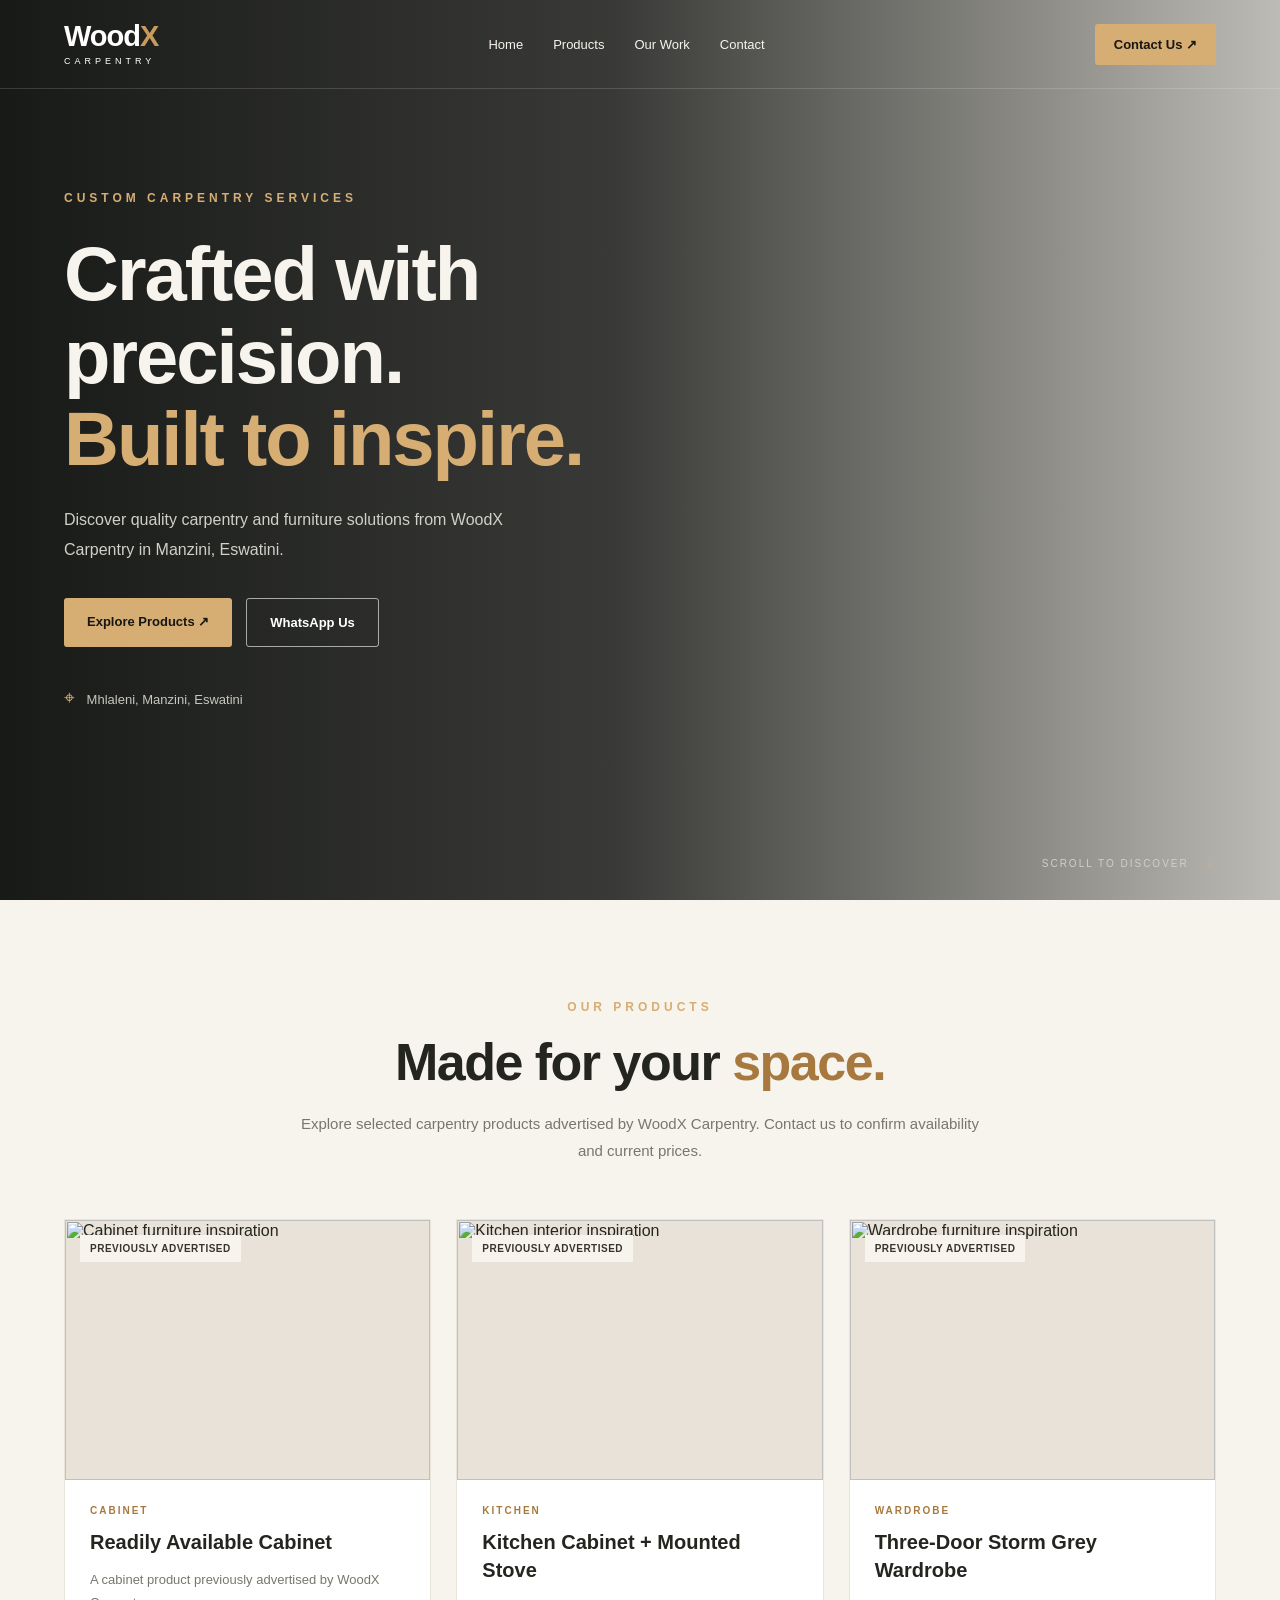
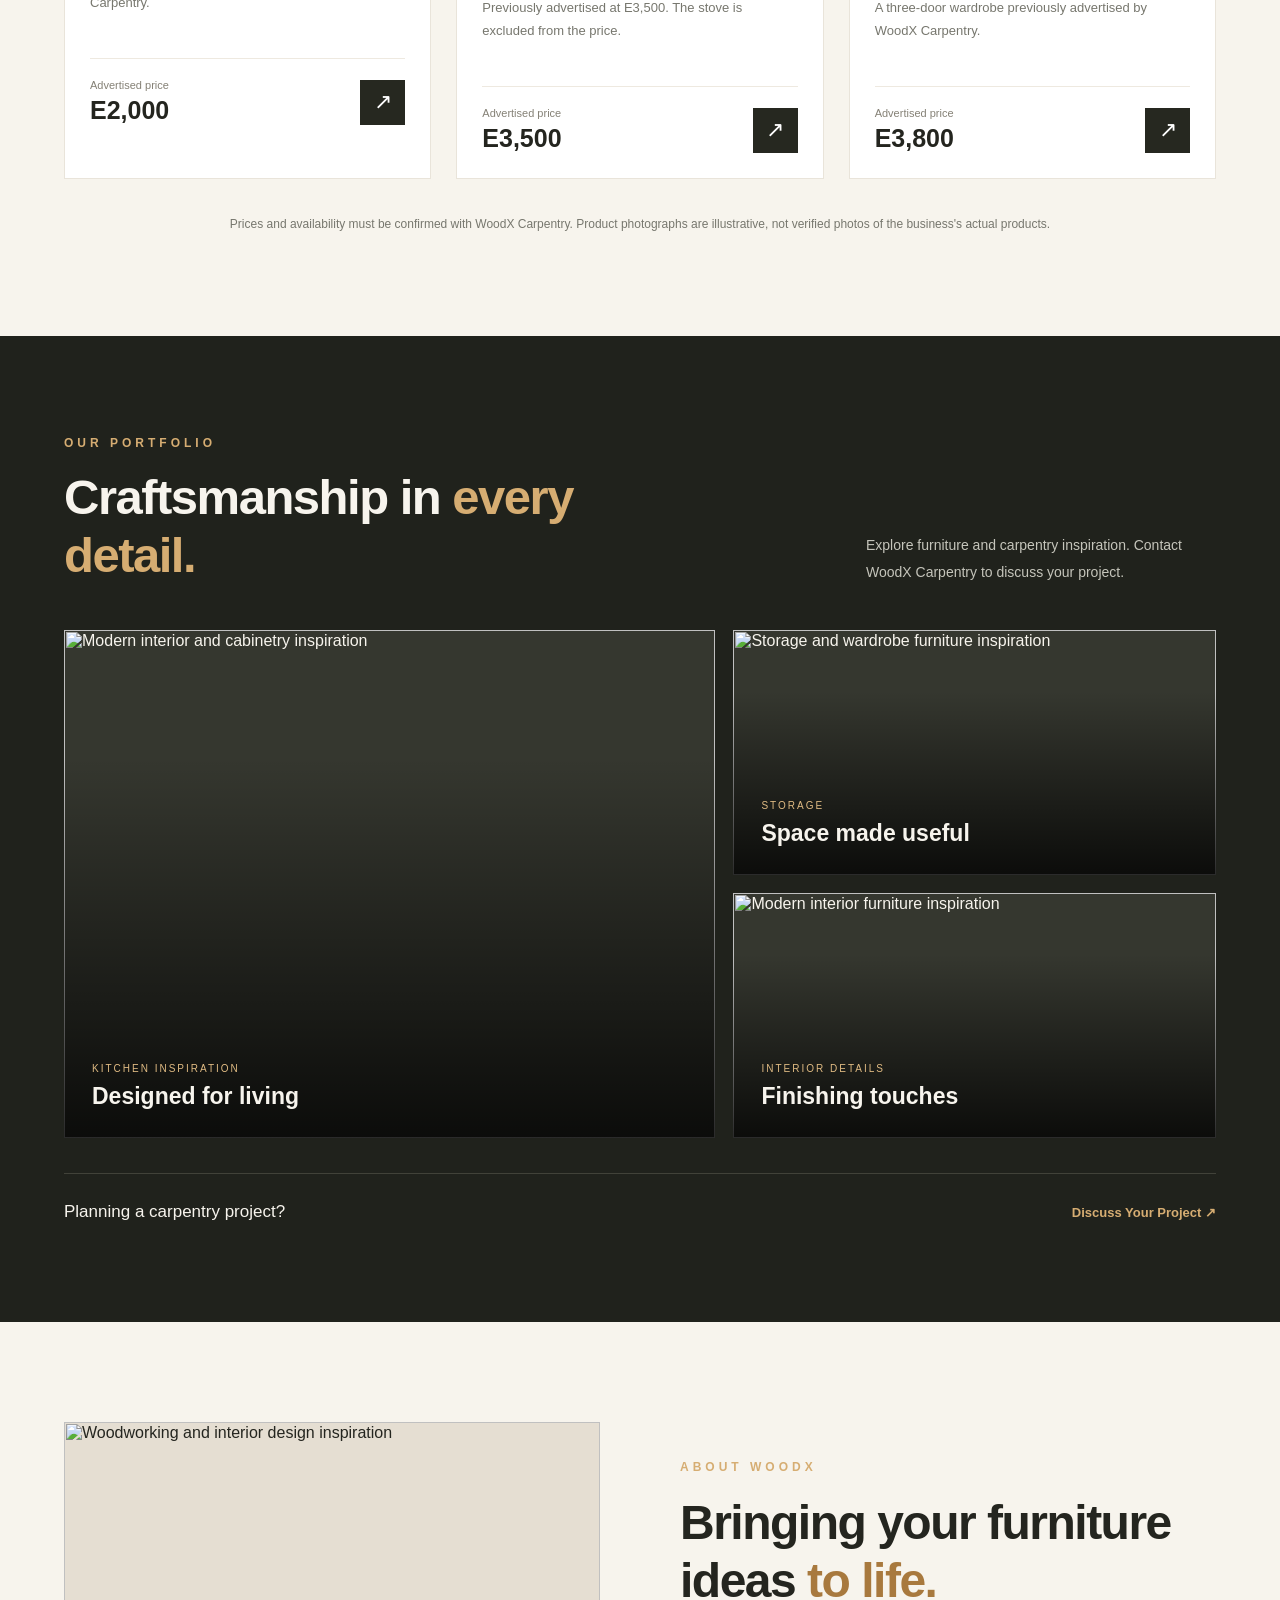
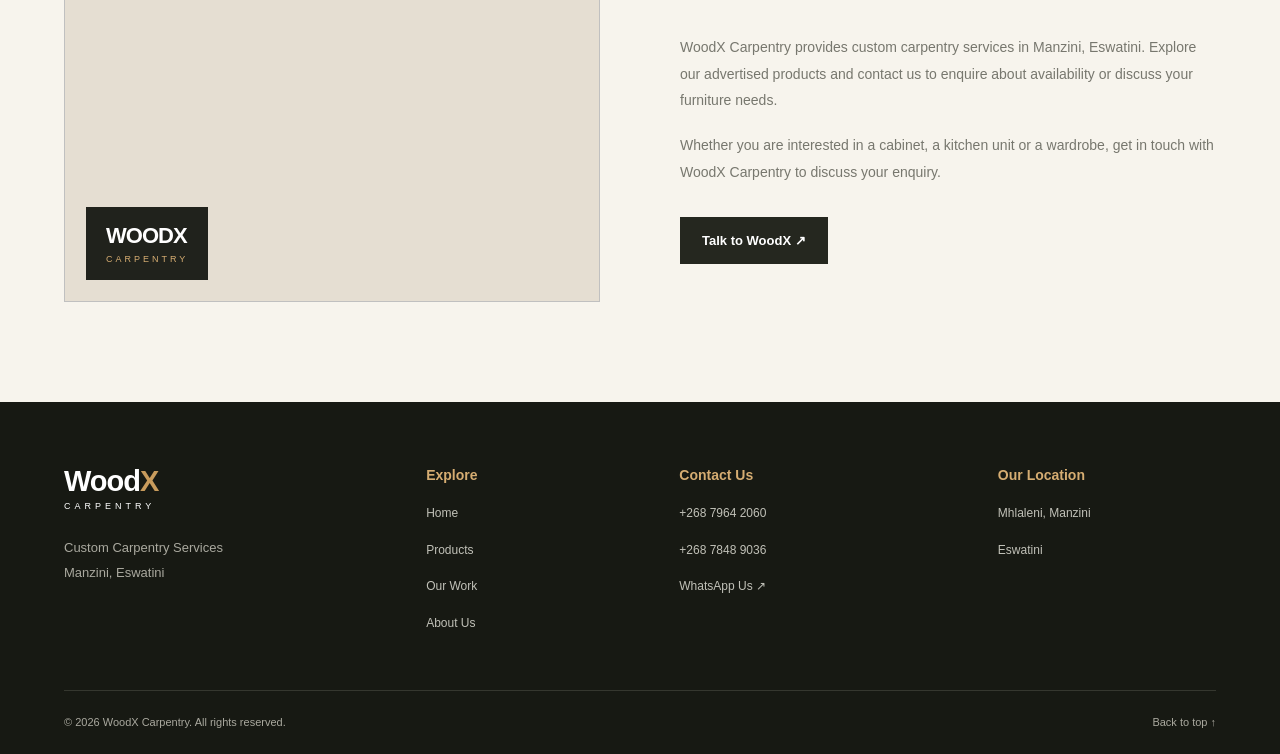
==== index.html @ 6798bd82 "Initial commit" ====
<head>
    <meta charset="UTF-8">
    <meta name="viewport" content="width=device-width, initial-scale=1.0">

    <title>WoodX Carpentry | Custom Carpentry Services</title>

    <meta name="description"
          content="Custom carpentry services in Manzini, Eswatini.">

    <!-- Link CSS -->
    <link rel="stylesheet" href="style.css">

    <!-- Link JavaScript -->
    <script src="script.js" defer></script>
</head>
<body>

    <!-- Navigation bar -->
    <header class="site-header">
        <nav class="navbar">
            <a href="#" class="logo">
                Wood<span>X</span>
                <small>CARPENTRY</small>
            </a>

            <button class="menu-toggle" id="menuToggle"
                    aria-label="Open navigation menu"
                    aria-expanded="false">
                ☰
            </button>

            <ul class="nav-links" id="navLinks">
                <li><a href="#home">Home</a></li>
                <li><a href="#products">Products</a></li>
                <li><a href="#projects">Our Work</a></li>
                <li><a href="#contact">Contact</a></li>
            </ul>

            <a class="nav-contact"
               href="https://wa.me/26878489036"
               target="_blank" rel="noopener">
                Contact Us ↗
            </a>
        </nav>
    </header>

    <!-- Hero section -->
    <main>
        <section class="hero" id="home">
            <div class="hero-content">
                <p class="eyebrow">
                    CUSTOM CARPENTRY SERVICES
                </p>

                <h1>
                    Crafted with precision.<br>
                    <span>Built to inspire.</span>
                </h1>

                <p class="hero-description">
                    Discover quality carpentry and furniture
                    solutions from WoodX Carpentry in Manzini,
                    Eswatini.
                </p>

                <div class="hero-buttons">
                    <a href="#products" class="btn btn-primary">
                        Explore Products ↗
                    </a>

                    <a href="https://wa.me/26878489036"
                       class="btn btn-outline"
                       target="_blank" rel="noopener">
                        WhatsApp Us
                    </a>
                </div>

                <p class="hero-location">
                    <span>⌖</span> Mhlaleni, Manzini, Eswatini
                </p>
            </div>

            <div class="hero-scroll">
                SCROLL TO DISCOVER
                <span>↓</span>
            </div>
        </section>
        
<!-- Products Section -->
<section class="products-section" id="products">

    <div class="section-heading">
        <p class="eyebrow">OUR PRODUCTS</p>
        <h2>Made for your <span>space.</span></h2>
        <p>
            Explore selected carpentry products advertised by
            WoodX Carpentry. Contact us to confirm availability
            and current prices.
        </p>
    </div>

    <div class="products-grid">

        <!-- Product 1 -->
        <article class="product-card">
            <div class="product-image">
                <img
                    src="https://images.unsplash.com/photo-1595428774223-ef52624120d2?auto=format&fit=crop&w=800&q=80"
                    alt="Cabinet furniture inspiration"
                    loading="lazy">
                <span class="product-tag">Previously Advertised</span>
            </div>

            <div class="product-info">
                <p class="product-category">CABINET</p>
                <h3>Readily Available Cabinet</h3>
                <p class="product-description">
                    A cabinet product previously advertised
                    by WoodX Carpentry.
                </p>

                <div class="product-bottom">
                    <div>
                        <span class="price-label">Advertised price</span>
                        <p class="product-price">E2,000</p>
                    </div>

                    <a class="product-order"
                       href="https://wa.me/26878489036?text=Hello%20WoodX%20Carpentry%2C%20I%20am%20enquiring%20about%20the%20cabinet%20advertised%20at%20E2000."
                       target="_blank" rel="noopener"
                       aria-label="Enquire about the cabinet on WhatsApp">
                        ↗
                    </a>
                </div>
            </div>
        </article>

        <!-- Product 2 -->
        <article class="product-card">
            <div class="product-image">
                <img
                    src="https://images.unsplash.com/photo-1600607687939-ce8a6c25118c?auto=format&fit=crop&w=800&q=80"
                    alt="Kitchen interior inspiration"
                    loading="lazy">
                <span class="product-tag">Previously Advertised</span>
            </div>

            <div class="product-info">
                <p class="product-category">KITCHEN</p>
                <h3>Kitchen Cabinet + Mounted Stove</h3>
                <p class="product-description">
                    Previously advertised at E3,500.
                    The stove is excluded from the price.
                </p>

                <div class="product-bottom">
                    <div>
                        <span class="price-label">Advertised price</span>
                        <p class="product-price">E3,500</p>
                    </div>

                    <a class="product-order"
                       href="https://wa.me/26878489036?text=Hello%20WoodX%20Carpentry%2C%20I%20am%20enquiring%20about%20the%20kitchen%20cabinet%20advertised%20at%20E3500%2C%20excluding%20the%20stove."
                       target="_blank" rel="noopener"
                       aria-label="Enquire about the kitchen cabinet on WhatsApp">
                        ↗
                    </a>
                </div>
            </div>
        </article>

        <!-- Product 3 -->
        <article class="product-card">
            <div class="product-image">
                <img
                    src="https://images.unsplash.com/photo-1595428774223-ef52624120d2?auto=format&fit=crop&w=800&q=80"
                    alt="Wardrobe furniture inspiration"
                    loading="lazy">
                <span class="product-tag">Previously Advertised</span>
            </div>

            <div class="product-info">
                <p class="product-category">WARDROBE</p>
                <h3>Three-Door Storm Grey Wardrobe</h3>
                <p class="product-description">
                    A three-door wardrobe previously
                    advertised by WoodX Carpentry.
                </p>

                <div class="product-bottom">
                    <div>
                        <span class="price-label">Advertised price</span>
                        <p class="product-price">E3,800</p>
                    </div>

                    <a class="product-order"
                       href="https://wa.me/26878489036?text=Hello%20WoodX%20Carpentry%2C%20I%20am%20enquiring%20about%20the%20three-door%20storm%20grey%20wardrobe%20previously%20advertised%20at%20E3800."
                       target="_blank" rel="noopener"
                       aria-label="Enquire about the wardrobe on WhatsApp">
                        ↗
                    </a>
                </div>
            </div>
        </article>

    </div>

    <p class="products-note">
        Prices and availability must be confirmed with WoodX Carpentry.
        Product photographs are illustrative, not verified photos
        of the business's actual products.
    </p>

</section>

<!-- Our Work Section -->
<section class="work-section" id="projects">

    <div class="work-heading">
        <div>
            <p class="eyebrow">OUR PORTFOLIO</p>
            <h2>Craftsmanship in <span>every detail.</span></h2>
        </div>

        <p class="work-intro">
            Explore furniture and carpentry inspiration.
            Contact WoodX Carpentry to discuss your project.
        </p>
    </div>

    <div class="work-grid">

        <article class="work-card work-large">
            <img
                src="https://images.unsplash.com/photo-1600607687939-ce8a6c25118c?auto=format&fit=crop&w=1200&q=85"
                alt="Modern interior and cabinetry inspiration"
                loading="lazy">

            <div class="work-overlay">
                <p>KITCHEN INSPIRATION</p>
                <h3>Designed for living</h3>
            </div>
        </article>

        <article class="work-card">
            <img
                src="https://images.unsplash.com/photo-1595428774223-ef52624120d2?auto=format&fit=crop&w=900&q=85"
                alt="Storage and wardrobe furniture inspiration"
                loading="lazy">

            <div class="work-overlay">
                <p>STORAGE</p>
                <h3>Space made useful</h3>
            </div>
        </article>

        <article class="work-card">
            <img
                src="https://images.unsplash.com/photo-1600210492486-724fe5c67fb0?auto=format&fit=crop&w=900&q=85"
                alt="Modern interior furniture inspiration"
                loading="lazy">

            <div class="work-overlay">
                <p>INTERIOR DETAILS</p>
                <h3>Finishing touches</h3>
            </div>
        </article>

    </div>

    <div class="work-cta">
        <p>Planning a carpentry project?</p>

        <a
            href="https://wa.me/26878489036?text=Hello%20WoodX%20Carpentry%2C%20I%20would%20like%20to%20discuss%20a%20carpentry%20project."
            target="_blank"
            rel="noopener">
            Discuss Your Project ↗
        </a>
    </div>

</section>

<!-- About Section -->
<section class="about-section" id="about">
    <div class="about-container">

        <div class="about-image">
            <img
                src="https://images.unsplash.com/photo-1620626011761-996317b8d101?auto=format&fit=crop&w=1000&q=85"
                alt="Woodworking and interior design inspiration"
                loading="lazy">
            <div class="about-image-label">
                <span>WOODX</span>
                <small>CARPENTRY</small>
            </div>
        </div>

        <div class="about-content">
            <p class="eyebrow">ABOUT WOODX</p>

            <h2>
                Bringing your furniture ideas
                <span>to life.</span>
            </h2>

            <p>
                WoodX Carpentry provides custom carpentry services
                in Manzini, Eswatini. Explore our advertised products
                and contact us to enquire about availability or
                discuss your furniture needs.
            </p>

            <p>
                Whether you are interested in a cabinet, a kitchen
                unit or a wardrobe, get in touch with WoodX Carpentry
                to discuss your enquiry.
            </p>

            <a
                href="https://wa.me/26878489036?text=Hello%20WoodX%20Carpentry%2C%20I%20would%20like%20to%20make%20an%20enquiry."
                class="about-button"
                target="_blank"
                rel="noopener">
                Talk to WoodX ↗
            </a>
        </div>

    </div>
</section>

</main>

<!-- Contact Section and Footer -->
<footer class="site-footer" id="contact">

    <div class="footer-main">

        <div class="footer-brand">
            <a href="#home" class="logo">
                Wood<span>X</span>
                <small>CARPENTRY</small>
            </a>

            <p>
                Custom Carpentry Services<br>
                Manzini, Eswatini
            </p>
        </div>

        <div class="footer-column">
            <h3>Explore</h3>
            <a href="#home">Home</a>
            <a href="#products">Products</a>
            <a href="#projects">Our Work</a>
            <a href="#about">About Us</a>
        </div>

        <div class="footer-column">
            <h3>Contact Us</h3>

            <a href="tel:+26879642060">
                +268 7964 2060
            </a>

            <a href="tel:+26878489036">
                +268 7848 9036
            </a>

            <a
                href="https://wa.me/26878489036"
                target="_blank"
                rel="noopener">
                WhatsApp Us ↗
            </a>
        </div>

        <div class="footer-column">
            <h3>Our Location</h3>
            <p>Mhlaleni, Manzini</p>
            <p>Eswatini</p>
        </div>

    </div>

    <div class="footer-bottom">
        <p>
            © <span id="currentYear"></span> WoodX Carpentry.
            All rights reserved.
        </p>

        <a href="#home">Back to top ↑</a>
    </div>

</footer>



    </main>

</body>
</html>
---- style.css ----
/* ===== BASIC RESET ===== */
* {
    margin: 0;
    padding: 0;
    box-sizing: border-box;
}

html {
    scroll-behavior: smooth;
}

body {
    font-family: Arial, Helvetica, sans-serif;
    background: #f7f4ed;
    color: #f7f4ed;
}

/* ===== NAVIGATION BAR ===== */
.site-header {
    position: absolute;
    top: 0;
    left: 0;
    width: 100%;
    z-index: 100;
    border-bottom: 1px solid rgba(255, 255, 255, 0.15);
}

.navbar {
    max-width: 1200px;
    margin: auto;
    padding: 22px 24px;
    display: flex;
    align-items: center;
    justify-content: space-between;
    gap: 24px;
}

.logo {
    color: #ffffff;
    text-decoration: none;
    font-size: 29px;
    font-weight: 800;
    letter-spacing: -1px;
    line-height: 1;
}

.logo span {
    color: #c89b5c;
}

.logo small {
    display: block;
    margin-top: 6px;
    font-size: 9px;
    letter-spacing: 4px;
    font-weight: 500;
}

.nav-links {
    list-style: none;
    display: flex;
    align-items: center;
    gap: 30px;
}

.nav-links a {
    color: #f7f4ed;
    text-decoration: none;
    font-size: 13px;
    transition: color 0.3s;
}

.nav-links a:hover {
    color: #d6ad72;
}

.nav-contact {
    color: #171713;
    background: #d6ad72;
    text-decoration: none;
    padding: 13px 19px;
    font-size: 13px;
    font-weight: bold;
    border-radius: 3px;
    transition: background 0.3s;
}

.nav-contact:hover {
    background: #e8c99b;
}

.menu-toggle {
    display: none;
    color: white;
    background: transparent;
    border: none;
    font-size: 28px;
    cursor: pointer;
}

/* ===== HERO SECTION ===== */
.hero {
    min-height: 720px;
    min-height: 100svh;
    position: relative;
    display: flex;
    align-items: center;
    padding: 150px max(24px, calc((100% - 1152px) / 2));
    background:
        linear-gradient(
            90deg,
            rgba(15, 17, 15, 0.96) 0%,
            rgba(15, 17, 15, 0.82) 48%,
            rgba(15, 17, 15, 0.25) 100%
        ),
        url("https://images.unsplash.com/photo-1600607687939-ce8a6c25118c?auto=format&fit=crop&w=2000&q=85")
        center / cover no-repeat;
}

.hero-content {
    max-width: 680px;
}

.eyebrow {
    color: #d6ad72;
    font-size: 12px;
    font-weight: bold;
    letter-spacing: 4px;
    margin-bottom: 28px;
}

.hero h1 {
    font-size: clamp(42px, 6vw, 76px);
    line-height: 1.08;
    letter-spacing: -2px;
    font-weight: 700;
    margin-bottom: 25px;
}

.hero h1 span {
    color: #d6ad72;
}

.hero-description {
    max-width: 510px;
    color: #d0d0c9;
    font-size: 16px;
    line-height: 1.9;
    margin-bottom: 32px;
}

.hero-buttons {
    display: flex;
    flex-wrap: wrap;
    gap: 14px;
}

.btn {
    display: inline-block;
    padding: 16px 23px;
    border-radius: 3px;
    text-decoration: none;
    font-size: 13px;
    font-weight: bold;
    transition: all 0.3s;
}

.btn-primary {
    color: #171713;
    background: #d6ad72;
}

.btn-primary:hover {
    background: #e8c99b;
    transform: translateY(-2px);
}

.btn-outline {
    color: white;
    border: 1px solid rgba(255, 255, 255, 0.6);
}

.btn-outline:hover {
    border-color: #d6ad72;
    color: #d6ad72;
}

.hero-location {
    color: #c8c8c0;
    margin-top: 40px;
    font-size: 13px;
}

.hero-location span {
    color: #d6ad72;
    font-size: 19px;
    margin-right: 8px;
}

.hero-scroll {
    position: absolute;
    bottom: 28px;
    right: max(24px, calc((100% - 1152px) / 2));
    color: #d0d0c9;
    font-size: 10px;
    letter-spacing: 2px;
}

.hero-scroll span {
    color: #d6ad72;
    margin-left: 12px;
    font-size: 17px;
}

/* ===== MOBILE NAVIGATION ===== */
@media (max-width: 760px) {
    .navbar {
        padding: 20px;
        flex-wrap: wrap;
    }

    .menu-toggle {
        display: block;
        margin-left: auto;
    }

    .nav-contact {
        display: none;
    }

    .nav-links {
        display: none;
        width: 100%;
        flex-direction: column;
        align-items: flex-start;
        gap: 0;
        padding-top: 10px;
    }

    .nav-links.open {
        display: flex;
    }

    .nav-links li {
        width: 100%;
    }

    .nav-links a {
        display: block;
        padding: 14px 0;
    }

    .hero {
        min-height: 760px;
        padding: 145px 24px 100px;
        background-position: 60% center;
    }

    .hero h1 {
        letter-spacing: -1px;
    }

    .hero-description {
        font-size: 15px;
    }

    .hero-scroll {
        left: 24px;
        right: auto;
        bottom: 25px;
    }
}

/* ===== PRODUCTS SECTION ===== */
.products-section {
    background: #f7f4ed;
    color: #24251f;
    padding: 100px 24px;
}

.section-heading {
    max-width: 700px;
    margin: 0 auto 55px;
    text-align: center;
}

.section-heading .eyebrow {
    margin-bottom: 18px;
}

.section-heading h2 {
    font-size: clamp(34px, 5vw, 52px);
    letter-spacing: -1.5px;
    margin-bottom: 18px;
}

.section-heading h2 span {
    color: #a8793e;
}

.section-heading > p:last-child {
    color: #77776e;
    line-height: 1.8;
    font-size: 15px;
}

.products-grid {
    max-width: 1152px;
    margin: auto;
    display: grid;
    grid-template-columns: repeat(3, minmax(0, 1fr));
    gap: 25px;
}

.product-card {
    background: #ffffff;
    border: 1px solid #e9e4da;
    overflow: hidden;
    transition: transform 0.3s, box-shadow 0.3s;
}

.product-card:hover {
    transform: translateY(-6px);
    box-shadow: 0 18px 40px rgba(35, 30, 20, 0.09);
}

.product-image {
    height: 260px;
    position: relative;
    overflow: hidden;
    background: #e8e2d8;
}

.product-image img {
    width: 100%;
    height: 100%;
    object-fit: cover;
    display: block;
    transition: transform 0.5s;
}

.product-card:hover .product-image img {
    transform: scale(1.05);
}

.product-tag {
    position: absolute;
    top: 15px;
    left: 15px;
    padding: 8px 10px;
    background: #f7f4ed;
    color: #38352d;
    font-size: 10px;
    font-weight: bold;
    text-transform: uppercase;
    letter-spacing: 0.5px;
}

.product-info {
    padding: 25px;
}

.product-category {
    color: #a8793e;
    font-size: 10px;
    font-weight: bold;
    letter-spacing: 2px;
    margin-bottom: 12px;
}

.product-info h3 {
    color: #24251f;
    font-size: 20px;
    line-height: 1.4;
    margin-bottom: 12px;
}

.product-description {
    color: #77776e;
    font-size: 13px;
    line-height: 1.8;
    min-height: 70px;
}

.product-bottom {
    display: flex;
    align-items: center;
    justify-content: space-between;
    gap: 10px;
    border-top: 1px solid #eee9e0;
    margin-top: 20px;
    padding-top: 20px;
}

.price-label {
    color: #858176;
    font-size: 11px;
}

.product-price {
    color: #24251f;
    font-size: 25px;
    font-weight: bold;
    margin-top: 5px;
}

.product-order {
    display: flex;
    align-items: center;
    justify-content: center;
    width: 45px;
    height: 45px;
    flex-shrink: 0;
    background: #262820;
    color: #ffffff;
    text-decoration: none;
    font-size: 22px;
    transition: background 0.3s;
}

.product-order:hover {
    background: #a8793e;
}

.products-note {
    max-width: 900px;
    margin: 35px auto 0;
    text-align: center;
    color: #77776e;
    font-size: 12px;
    line-height: 1.8;
}

/* ===== PRODUCT RESPONSIVENESS ===== */
@media (max-width: 900px) {
    .products-grid {
        grid-template-columns: repeat(2, minmax(0, 1fr));
    }

    .product-image {
        height: 230px;
    }
}

@media (max-width: 600px) {
    .products-section {
        padding: 70px 18px;
    }

    .products-grid {
        grid-template-columns: 1fr;
        gap: 25px;
    }

    .product-image {
        height: 260px;
    }

    .product-info {
        padding: 22px;
    }
}

/* ===== OUR WORK GALLERY ===== */
.work-section {
    background: #20221c;
    color: #f7f4ed;
    padding: 100px 24px;
}

.work-heading {
    max-width: 1152px;
    margin: 0 auto 45px;
    display: flex;
    justify-content: space-between;
    align-items: flex-end;
    gap: 35px;
}

.work-heading .eyebrow {
    margin-bottom: 18px;
}

.work-heading h2 {
    font-size: clamp(32px, 4.5vw, 49px);
    letter-spacing: -1.5px;
    line-height: 1.2;
    max-width: 600px;
}

.work-heading h2 span {
    color: #d6ad72;
}

.work-intro {
    max-width: 350px;
    color: #c5c5bb;
    font-size: 14px;
    line-height: 1.9;
}

.work-grid {
    max-width: 1152px;
    margin: auto;
    display: grid;
    grid-template-columns: 1.35fr 1fr;
    grid-template-rows: repeat(2, 245px);
    gap: 18px;
}

.work-card {
    position: relative;
    overflow: hidden;
    background: #35372f;
}

.work-large {
    grid-row: span 2;
}

.work-card img {
    display: block;
    width: 100%;
    height: 100%;
    object-fit: cover;
    transition: transform 0.6s;
}

.work-card:hover img {
    transform: scale(1.06);
}

.work-overlay {
    position: absolute;
    inset: 0;
    display: flex;
    flex-direction: column;
    justify-content: flex-end;
    padding: 28px;
    background: linear-gradient(
        to top,
        rgba(0, 0, 0, 0.78),
        transparent 75%
    );
}

.work-overlay p {
    color: #e0bb83;
    font-size: 10px;
    letter-spacing: 2px;
    margin-bottom: 9px;
}

.work-overlay h3 {
    font-size: 23px;
    font-weight: 600;
}

.work-cta {
    max-width: 1152px;
    margin: 35px auto 0;
    padding-top: 28px;
    border-top: 1px solid #414239;
    display: flex;
    justify-content: space-between;
    align-items: center;
    gap: 20px;
}

.work-cta p {
    font-size: 17px;
}

.work-cta a {
    color: #d6ad72;
    text-decoration: none;
    font-size: 13px;
    font-weight: bold;
}

.work-cta a:hover {
    color: #f7f4ed;
}

/* ===== GALLERY RESPONSIVENESS ===== */
@media (max-width: 760px) {
    .work-section {
        padding: 75px 20px;
    }

    .work-heading {
        flex-direction: column;
        align-items: flex-start;
        gap: 20px;
    }

    .work-grid {
        grid-template-columns: 1fr 1fr;
        grid-template-rows: 320px 220px;
        gap: 12px;
    }

    .work-large {
        grid-column: span 2;
        grid-row: auto;
    }

    .work-overlay {
        padding: 18px;
    }

    .work-overlay h3 {
        font-size: 18px;
    }

    .work-cta {
        align-items: flex-start;
        flex-direction: column;
    }
}

@media (max-width: 420px) {
    .work-grid {
        grid-template-columns: 1fr;
        grid-template-rows: 300px 230px 230px;
    }

    .work-large {
        grid-column: auto;
    }
}

/* ===== ABOUT SECTION ===== */
.about-section {
    background: #f7f4ed;
    color: #24251f;
    padding: 100px 24px;
}

.about-container {
    max-width: 1152px;
    margin: auto;
    display: grid;
    grid-template-columns: 1fr 1fr;
    align-items: center;
    gap: 80px;
}

.about-image {
    position: relative;
    min-height: 480px;
    background: #e5ded2;
}

.about-image img {
    width: 100%;
    height: 480px;
    object-fit: cover;
    display: block;
}

.about-image-label {
    position: absolute;
    bottom: 22px;
    left: 22px;
    background: #20221c;
    color: #fff;
    padding: 16px 20px;
}

.about-image-label span {
    display: block;
    font-size: 22px;
    font-weight: bold;
    letter-spacing: -1px;
}

.about-image-label small {
    display: block;
    margin-top: 5px;
    color: #d6ad72;
    font-size: 9px;
    letter-spacing: 3px;
}

.about-content .eyebrow {
    margin-bottom: 20px;
}

.about-content h2 {
    font-size: clamp(34px, 4vw, 48px);
    line-height: 1.2;
    letter-spacing: -1.5px;
    margin-bottom: 25px;
}

.about-content h2 span {
    color: #a8793e;
}

.about-content > p:not(.eyebrow) {
    color: #77776e;
    font-size: 14px;
    line-height: 1.9;
    margin-bottom: 18px;
}

.about-button {
    display: inline-block;
    margin-top: 14px;
    padding: 16px 22px;
    background: #25271f;
    color: #fff;
    text-decoration: none;
    font-size: 13px;
    font-weight: bold;
    transition: background 0.3s;
}

.about-button:hover {
    background: #a8793e;
}

/* ===== FOOTER ===== */
.site-footer {
    background: #171913;
    color: #f7f4ed;
    padding: 65px 24px 0;
}

.footer-main {
    max-width: 1152px;
    margin: auto;
    display: grid;
    grid-template-columns: 1.5fr 1fr 1.3fr 1fr;
    gap: 35px;
    padding-bottom: 55px;
}

.footer-brand > p {
    color: #aaa99f;
    font-size: 13px;
    line-height: 1.9;
    margin-top: 25px;
}

.footer-column {
    display: flex;
    flex-direction: column;
    align-items: flex-start;
    gap: 15px;
}

.footer-column h3 {
    font-size: 14px;
    margin-bottom: 5px;
    color: #d6ad72;
}

.footer-column a,
.footer-column p {
    color: #c1c1b8;
    font-size: 12px;
    line-height: 1.8;
    text-decoration: none;
    overflow-wrap: anywhere;
}

.footer-column a:hover {
    color: #d6ad72;
}

.footer-bottom {
    max-width: 1152px;
    margin: auto;
    padding: 22px 0;
    border-top: 1px solid #35372f;
    display: flex;
    align-items: center;
    justify-content: space-between;
    gap: 20px;
}

.footer-bottom p,
.footer-bottom a {
    color: #aaa99f;
    font-size: 11px;
    line-height: 1.8;
}

.footer-bottom a {
    text-decoration: none;
}

.footer-bottom a:hover {
    color: #d6ad72;
}

/* ===== ABOUT AND FOOTER RESPONSIVENESS ===== */
@media (max-width: 850px) {
    .about-container {
        gap: 40px;
    }

    .footer-main {
        grid-template-columns: repeat(2, minmax(0, 1fr));
        row-gap: 40px;
    }
}

@media (max-width: 600px) {
    .about-section {
        padding: 70px 20px;
    }

    .about-container {
        grid-template-columns: 1fr;
        gap: 35px;
    }

    .about-image,
    .about-image img {
        min-height: 320px;
        height: 320px;
    }

    .footer-main {
        grid-template-columns: 1fr 1fr;
        gap: 35px 20px;
    }

    .footer-bottom {
        align-items: flex-start;
        flex-direction: column;
        gap: 8px;
    }
}

/* ===== SMOOTH SCROLLING ===== */
html {
    scroll-behavior: smooth;
}

/* Keep sections visible below the fixed header */
section[id],
footer[id] {
    scroll-margin-top: 90px;
}

/* ===== SCROLL ANIMATIONS ===== */
.reveal {
    opacity: 0;
    transform: translateY(25px);
    transition: opacity 0.7s ease, transform 0.7s ease;
}

.reveal.visible {
    opacity: 1;
    transform: translateY(0);
}

/* Respect visitors who prefer reduced motion */

/* ===== FADE-IN ANIMATIONS ONLY ===== */
.reveal {
    opacity: 0;
    transition: opacity 0.7s ease;
}

.reveal.visible {
    opacity: 1;
}

/* Respect reduced-motion preferences */
@media (prefers-reduced-motion: reduce) {
    html {
        scroll-behavior: auto;
    }

    .reveal {
        opacity: 1;
        transition: none;
    }
}

/* ===== FLOATING WHATSAPP BUTTON ===== */
.floating-whatsapp {
    position: fixed;
    right: 24px;
    bottom: 24px;
    z-index: 999;
    display: flex;
    align-items: center;
    gap: 10px;
    padding: 14px 19px;
    background: #25D366;
    color: #ffffff;
    text-decoration: none;
    border-radius: 50px;
    box-shadow: 0 6px 22px rgba(0, 0, 0, 0.2);
    font-size: 13px;
    font-weight: bold;
    transition: background 0.3s ease, box-shadow 0.3s ease;
}

.floating-whatsapp:hover {
    background: #1fb85a;
    box-shadow: 0 8px 26px rgba(0, 0, 0, 0.28);
}

.whatsapp-icon {
    font-size: 22px;
    line-height: 1;
}

@media (max-width: 600px) {
    .floating-whatsapp {
        right: 15px;
        bottom: 15px;
        padding: 13px 16px;
    }
}
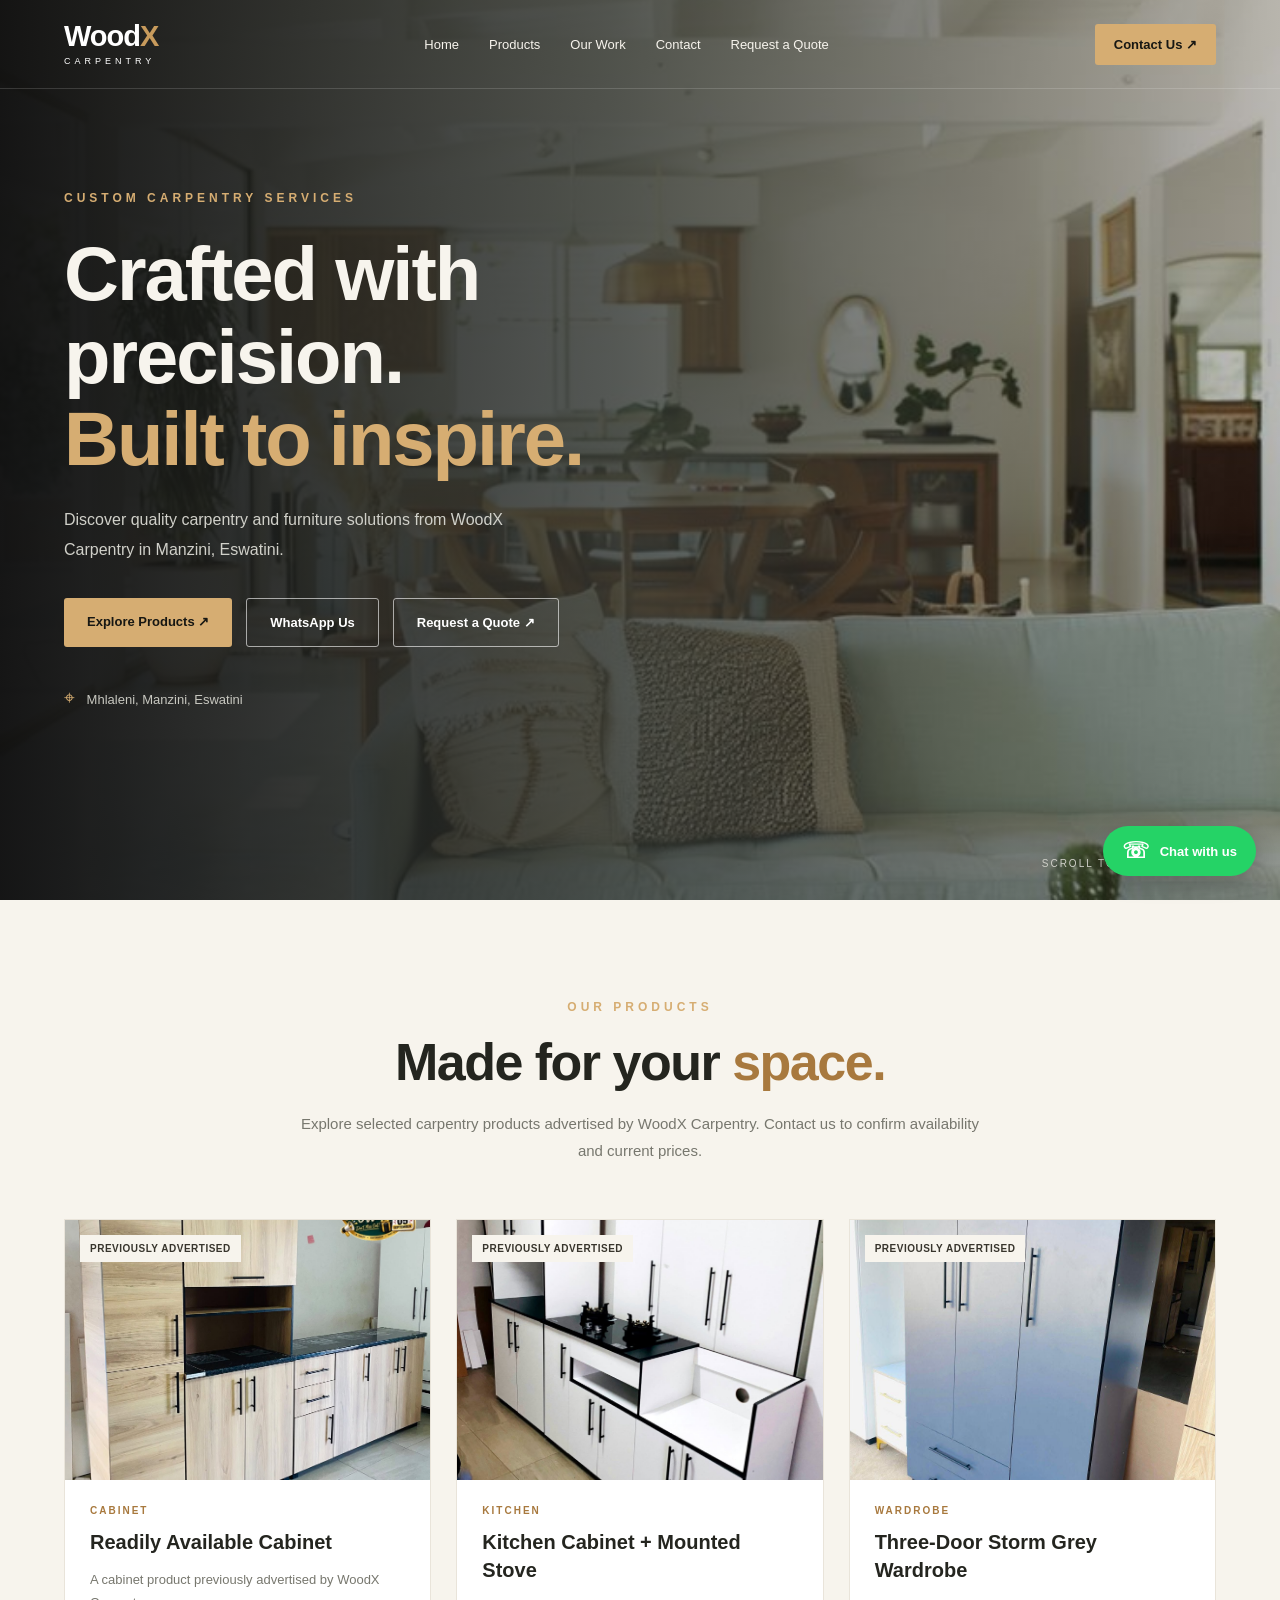
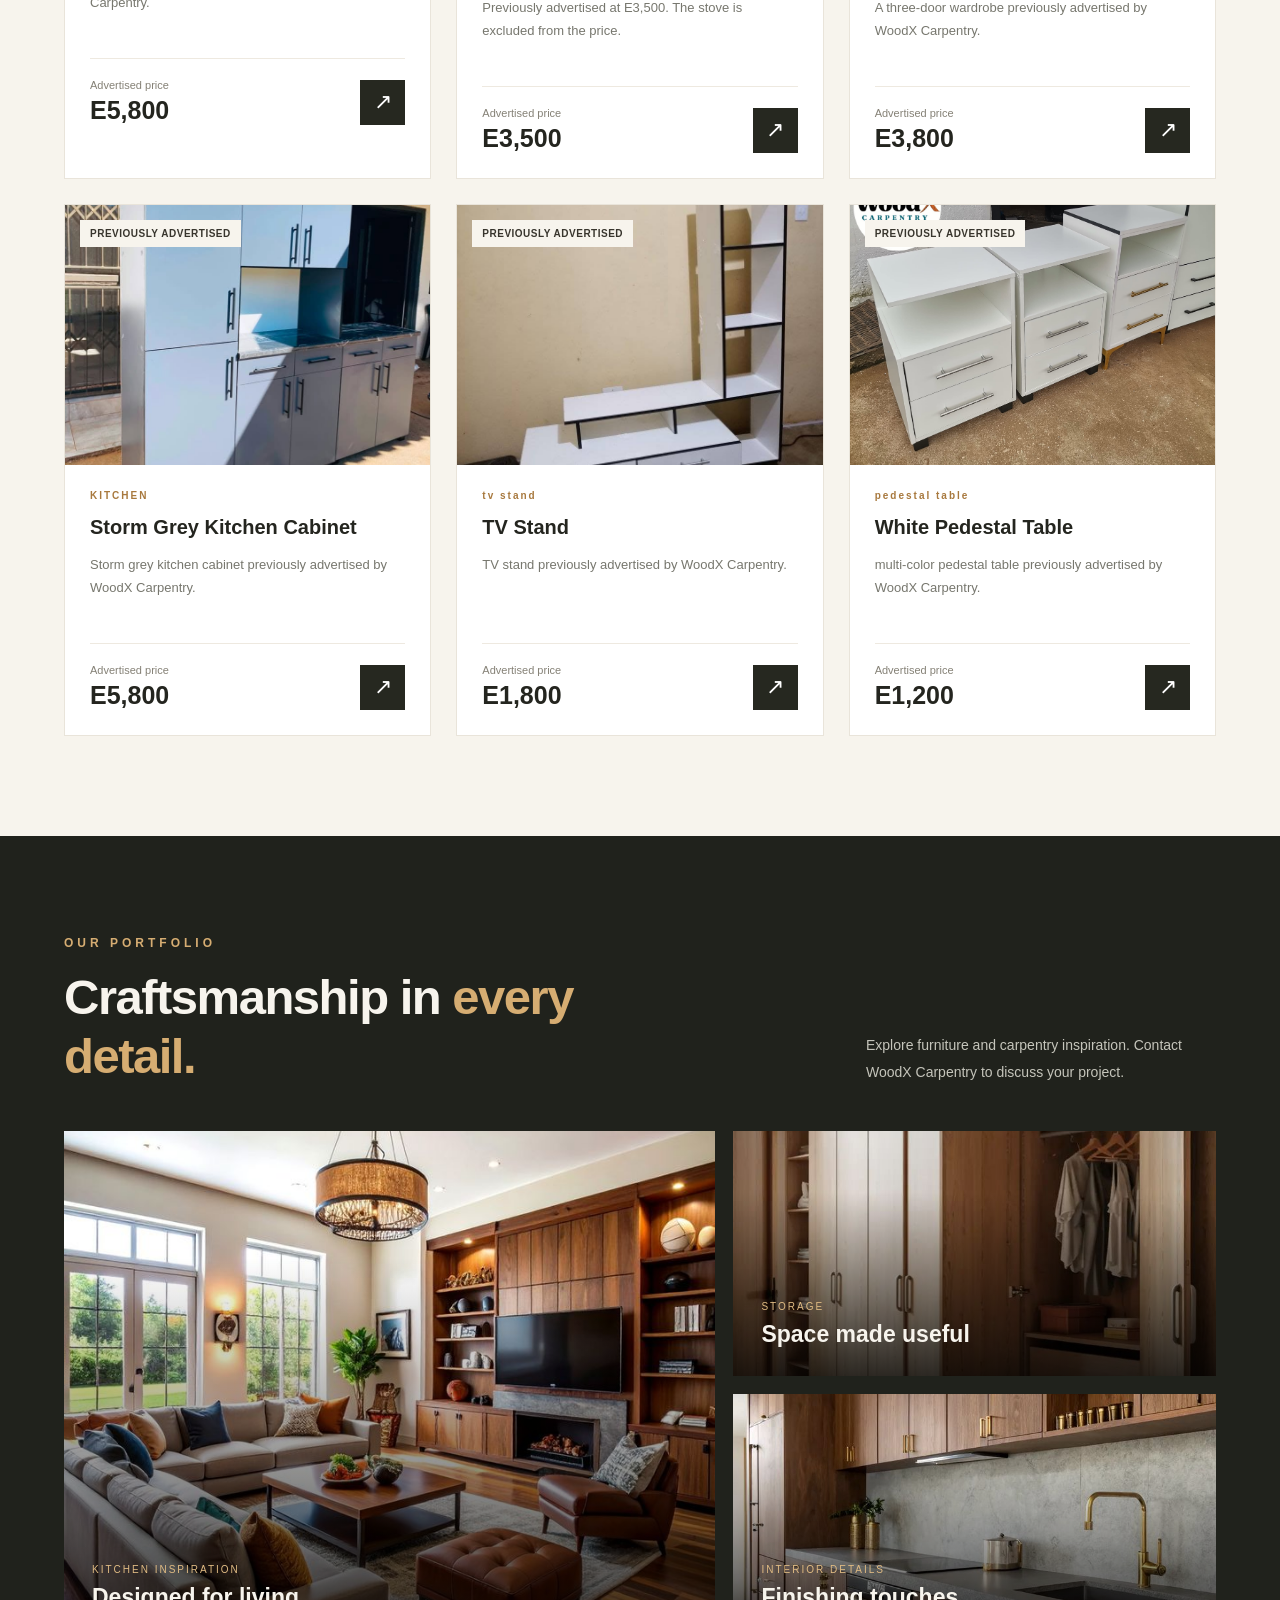
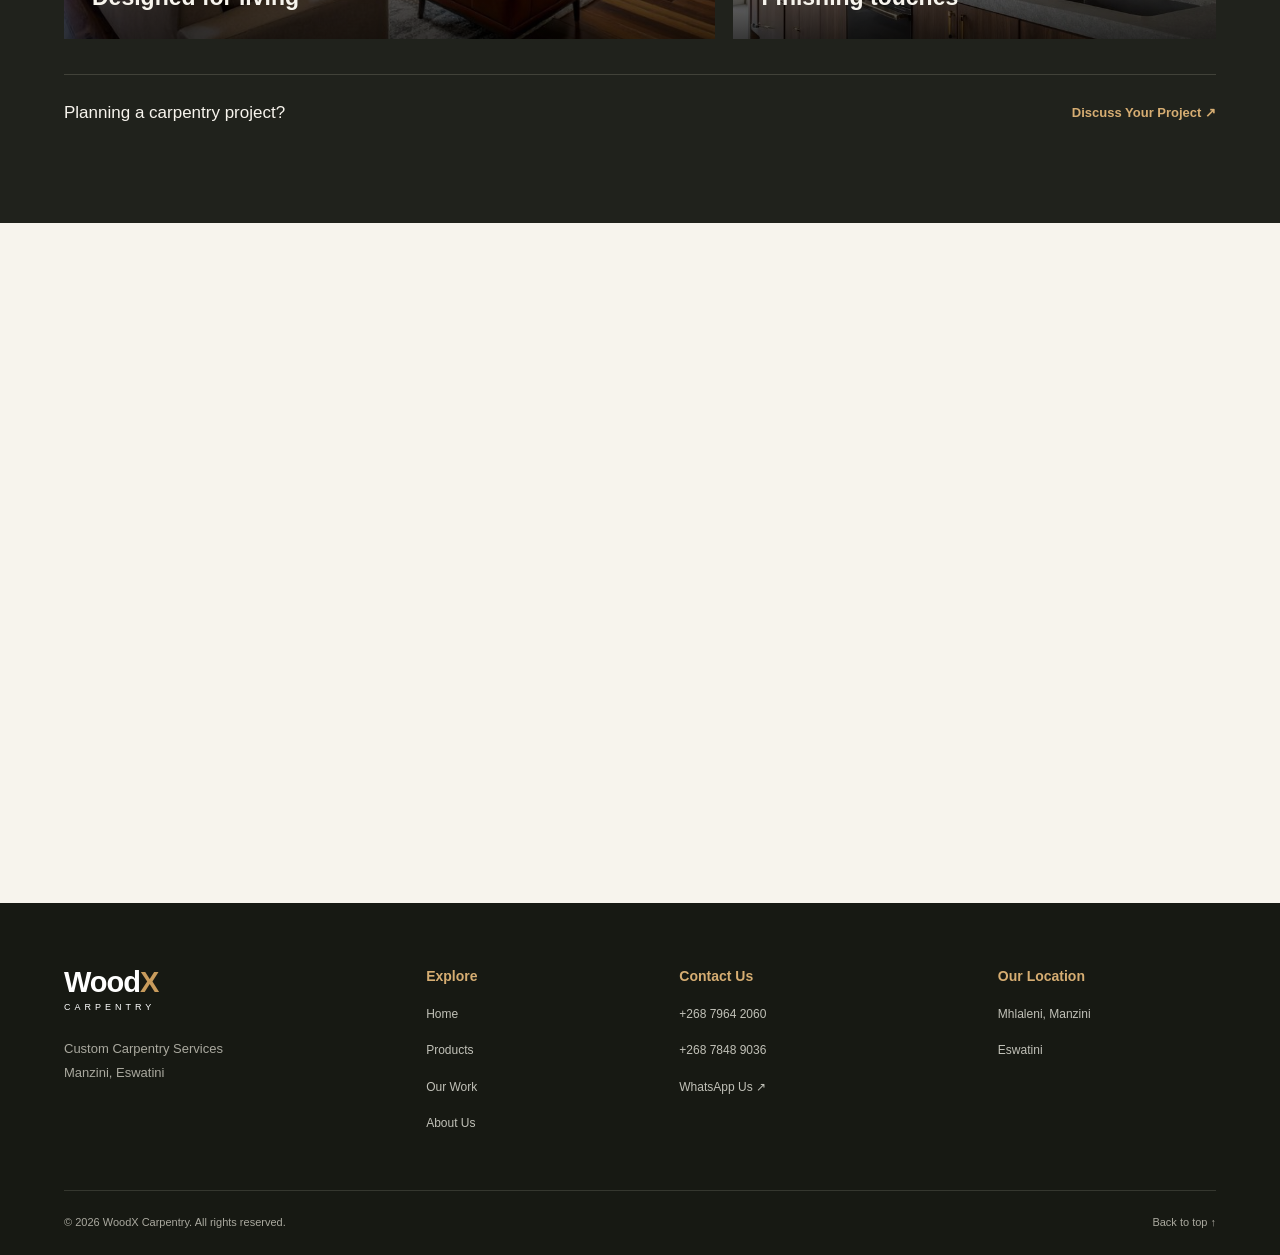
==== commit 27a1dbf9: "UPDATE" ====
--- a/index.html
+++ b/index.html
@@ -34,6 +34,8 @@
                 <li><a href="#products">Products</a></li>
                 <li><a href="#projects">Our Work</a></li>
                 <li><a href="#contact">Contact</a></li>
+                <li><a href="quote.html">Request a Quote</a></li>
+
             </ul>
 
             <a class="nav-contact"
@@ -72,7 +74,9 @@
                        class="btn btn-outline"
                        target="_blank" rel="noopener">
                         WhatsApp Us
-                    </a>
+                    </a>                   
+                    <a href="quote.html" class="btn btn-outline">Request a Quote ↗</a>
+
                 </div>
 
                 <p class="hero-location">
@@ -105,8 +109,8 @@
         <article class="product-card">
             <div class="product-image">
                 <img
-                    src="https://images.unsplash.com/photo-1595428774223-ef52624120d2?auto=format&fit=crop&w=800&q=80"
-                    alt="Cabinet furniture inspiration"
+                    src="image/brownkitchen.jpg"
+                    alt="Brown kitchen cabinet inspiration"
                     loading="lazy">
                 <span class="product-tag">Previously Advertised</span>
             </div>
@@ -122,7 +126,7 @@
                 <div class="product-bottom">
                     <div>
                         <span class="price-label">Advertised price</span>
-                        <p class="product-price">E2,000</p>
+                        <p class="product-price">E5,800</p>
                     </div>
 
                     <a class="product-order"
@@ -139,7 +143,7 @@
         <article class="product-card">
             <div class="product-image">
                 <img
-                    src="https://images.unsplash.com/photo-1600607687939-ce8a6c25118c?auto=format&fit=crop&w=800&q=80"
+                    src="image/mouutedstove.jpg"
                     alt="Kitchen interior inspiration"
                     loading="lazy">
                 <span class="product-tag">Previously Advertised</span>
@@ -173,7 +177,7 @@
         <article class="product-card">
             <div class="product-image">
                 <img
-                    src="https://images.unsplash.com/photo-1595428774223-ef52624120d2?auto=format&fit=crop&w=800&q=80"
+                    src="image/threedoorwall.jpg"
                     alt="Wardrobe furniture inspiration"
                     loading="lazy">
                 <span class="product-tag">Previously Advertised</span>
@@ -202,14 +206,108 @@
                 </div>
             </div>
         </article>
-
-    </div>
-
-    <p class="products-note">
-        Prices and availability must be confirmed with WoodX Carpentry.
-        Product photographs are illustrative, not verified photos
-        of the business's actual products.
-    </p>
+ <!-- Product 4 -->
+        <article class="product-card">
+            <div class="product-image">
+                <img
+                    src="image/silver kitchen.jpg"
+                    alt="Silver kitchen cabinet inspiration"
+                    loading="lazy">
+                <span class="product-tag">Previously Advertised</span>
+            </div>
+
+            <div class="product-info">
+                <p class="product-category">KITCHEN</p>
+                <h3> Storm Grey Kitchen Cabinet</h3>
+                <p class="product-description">
+                    Storm grey kitchen cabinet previously
+                    advertised by WoodX Carpentry.
+                </p>
+
+                <div class="product-bottom">
+                    <div>
+                        <span class="price-label">Advertised price</span>
+                        <p class="product-price">E5,800</p>
+                    </div>
+
+                    <a class="product-order"
+                       href="https://wa.me/26878489036?text=Hello%20WoodX%20Carpentry%2C%20I%20am%20enquiring%20about%20the%20three-door%20storm%20grey%20wardrobe%20previously%20advertised%20at%20E3800."
+                       target="_blank" rel="noopener"
+                       aria-label="Enquire about the wardrobe on WhatsApp">
+                        ↗
+                    </a>
+                </div>
+            </div>
+        </article>
+         <!-- Product 5 -->
+        <article class="product-card">
+            <div class="product-image">
+                <img
+                    src="image/tvstand.jpg"
+                    alt="TV stand inspiration"
+                    loading="lazy">
+                <span class="product-tag">Previously Advertised</span>
+            </div>
+
+            <div class="product-info">
+                <p class="product-category">tv stand</p>
+                <h3>TV Stand</h3>
+                <p class="product-description">
+                     TV stand previously
+                    advertised by WoodX Carpentry.
+                </p>
+
+                <div class="product-bottom">
+                    <div>
+                        <span class="price-label">Advertised price</span>
+                        <p class="product-price">E1,800</p>
+                    </div>
+
+                    <a class="product-order"
+                       href="https://wa.me/26878489036?text=Hello%20WoodX%20Carpentry%2C%20I%20am%20enquiring%20about%20the%20three-door%20storm%20grey%20wardrobe%20previously%20advertised%20at%20E3800."
+                       target="_blank" rel="noopener"
+                       aria-label="Enquire about the wardrobe on WhatsApp">
+                        ↗
+                    </a>
+                </div>
+            </div>
+        </article>
+         <!-- Product 6 -->
+        <article class="product-card">
+            <div class="product-image">
+                <img
+                    src="image/pedestal.jpg"
+                    alt="Pedestal table inspiration"
+                    loading="lazy">
+                <span class="product-tag">Previously Advertised</span>
+            </div>
+
+            <div class="product-info">
+                <p class="product-category">pedestal table</p>
+                <h3>White Pedestal Table</h3>
+                <p class="product-description">
+                    multi-color pedestal table previously
+                    advertised by WoodX Carpentry.
+                </p>
+
+                <div class="product-bottom">
+                    <div>
+                        <span class="price-label">Advertised price</span>
+                        <p class="product-price">E1,200</p>
+                    </div>
+
+                    <a class="product-order"
+                       href="https://wa.me/26878489036?text=Hello%20WoodX%20Carpentry%2C%20I%20am%20enquiring%20about%20the%20three-door%20storm%20grey%20wardrobe%20previously%20advertised%20at%20E3800."
+                       target="_blank" rel="noopener"
+                       aria-label="Enquire about the wardrobe on WhatsApp">
+                        ↗
+                    </a>
+                </div>
+            </div>
+        </article>
+    </div>
+
+   
 
 </section>
 
@@ -232,7 +330,7 @@
 
         <article class="work-card work-large">
             <img
-                src="https://images.unsplash.com/photo-1600607687939-ce8a6c25118c?auto=format&fit=crop&w=1200&q=85"
+                src="image/livingroommwall.jpg"
                 alt="Modern interior and cabinetry inspiration"
                 loading="lazy">
 
@@ -244,7 +342,7 @@
 
         <article class="work-card">
             <img
-                src="https://images.unsplash.com/photo-1595428774223-ef52624120d2?auto=format&fit=crop&w=900&q=85"
+                src="image/wardrope.jpg"
                 alt="Storage and wardrobe furniture inspiration"
                 loading="lazy">
 
@@ -256,7 +354,7 @@
 
         <article class="work-card">
             <img
-                src="https://images.unsplash.com/photo-1600210492486-724fe5c67fb0?auto=format&fit=crop&w=900&q=85"
+                src="image/kitchenwallpaper.jpg"
                 alt="Modern interior furniture inspiration"
                 loading="lazy">
 
@@ -287,7 +385,7 @@
 
         <div class="about-image">
             <img
-                src="https://images.unsplash.com/photo-1620626011761-996317b8d101?auto=format&fit=crop&w=1000&q=85"
+                src="image/whiteinterior.jpg"
                 alt="Woodworking and interior design inspiration"
                 loading="lazy">
             <div class="about-image-label">
@@ -399,4 +497,18 @@
     </main>
 
 </body>
+
+<!-- Floating WhatsApp Button -->
+<a
+    class="floating-whatsapp"
+    href="https://wa.me/26878489036?text=Hello%20WoodX%20Carpentry%2C%20I%20would%20like%20to%20make%20an%20enquiry."
+    target="_blank"
+    rel="noopener"
+    aria-label="Contact WoodX Carpentry on WhatsApp"
+    title="Chat with WoodX on WhatsApp"
+>
+    <span class="whatsapp-icon">☏</span>
+    <span class="whatsapp-text">Chat with us</span>
+</a>
+
 </html>
--- a/style.css
+++ b/style.css
@@ -110,11 +110,11 @@
     background:
         linear-gradient(
             90deg,
-            rgba(15, 17, 15, 0.96) 0%,
-            rgba(15, 17, 15, 0.82) 48%,
-            rgba(15, 17, 15, 0.25) 100%
+            rgba(12, 12, 12, 0.96) 0%,
+            rgba(49, 53, 49, 0.82) 48%,
+            rgba(11, 11, 11, 0.25) 100%
         ),
-        url("https://images.unsplash.com/photo-1600607687939-ce8a6c25118c?auto=format&fit=crop&w=2000&q=85")
+        url("image/whiteinterior.jpg") 60%
         center / cover no-repeat;
 }
 
